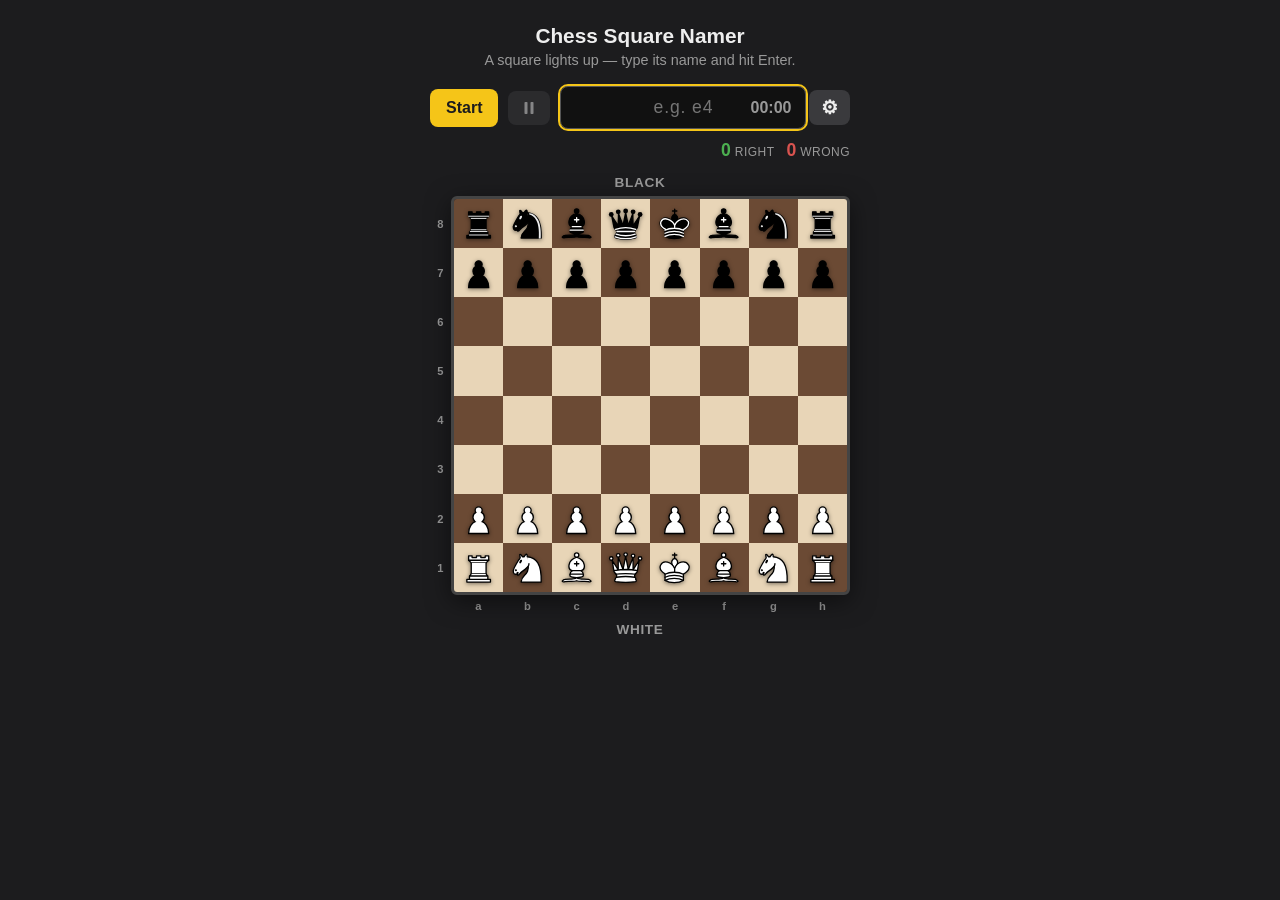
==== index.html @ 70803d7b "Add Pause/Resume control that freezes all session timers Fix for issue #3  The per-square timeout, t" ====
<!DOCTYPE html>
<html lang="en">
<head>
<meta charset="UTF-8">
<title>Chess Square Namer — Chess Coordinate Drill</title>
<link rel="stylesheet" href="sqname.css">
</head>
<body>

<h1>Chess Square Namer</h1>
<div class="subtitle">A square lights up — type its name and hit Enter.</div>

<div id="topRow">
  <button type="button" id="sessionBtn">Start</button>
  <button type="button" id="pauseBtn" aria-label="Pause" title="Pause" disabled>
    <svg viewBox="0 0 24 24" width="18" height="18" aria-hidden="true" focusable="false">
      <rect x="6" y="4" width="4" height="16" rx="1"/>
      <rect x="14" y="4" width="4" height="16" rx="1"/>
    </svg>
  </button>
  <form id="answerForm">
    <input id="answerInput" type="text" maxlength="2" autocomplete="off" autocapitalize="off" placeholder="e.g. e4" />
  </form>
  <div id="sessionTimer">00:00</div>
  <button type="button" id="settingsBtn" aria-label="Settings" title="Settings">⚙</button>
</div>

<div id="statusRow">
  <div id="feedback"></div>
  <div id="scoreCounts">
    <span class="scoreItem"><span class="scoreVal right" id="statRight">0</span><span class="scoreLbl">right</span></span>
    <span class="scoreItem"><span class="scoreVal wrong" id="statWrong">0</span><span class="scoreLbl">wrong</span></span>
  </div>
</div>

<div id="boardWrap">
  <div class="boardCaption" id="boardCaptionTop">Black</div>
  <div id="boardFrame">
    <div id="rankLabels"></div>
    <div id="boardStage">
      <div id="board"></div>
      <div id="countdownOverlay" hidden></div>
    </div>
    <div id="fileLabels"></div>
  </div>
  <div class="boardCaption" id="boardCaptionBottom">White</div>
</div>

<div id="settingsOverlay" hidden>
  <div id="settingsPanel">
    <h2>Settings</h2>
    <div id="orientation">
      <span class="orientationTitle">Board orientation</span>
      <div class="orientationOptions">
        <label><input type="radio" name="orientation" id="orientationWhite" checked> White</label>
        <label><input type="radio" name="orientation" id="orientationBlack"> Black</label>
      </div>
    </div>
    <label id="timeLimitLabel">
      Per-square time limit (ms)
      <input type="text" inputmode="numeric" pattern="[0-9]*" id="timeLimitInput" value="5000" />
    </label>
    <label id="coordLabelsToggle">
      <input type="checkbox" id="showCoordinates" checked>
      Show rank/file labels
    </label>
    <button type="button" id="settingsCloseBtn">Close</button>
  </div>
</div>

<div id="summaryOverlay" hidden>
  <div id="sessionSummary">
    <h2>Session summary</h2>
    <div id="summaryHeader"></div>
    <div id="summaryStats"></div>
    <div id="summaryTableWrap">
      <table id="summaryTable">
        <thead>
          <tr>
            <th>Square</th>
            <th>Times shown</th>
            <th>Avg time</th>
            <th>Slowest</th>
          </tr>
        </thead>
        <tbody id="summaryBody"></tbody>
      </table>
    </div>
    <button type="button" id="summaryCloseBtn">Close</button>
  </div>
</div>

<script src="sqname.js"></script>

</body>
</html>
---- sqname.css ----
:root {
  --light: #e8d5b7;
  --dark: #6b4a34;
  --highlight: #f5c518;
  --correct: #4caf50;
  --wrong: #d9534f;
  --warn: #e0a030;
  --bg: #1c1c1e;
  --panel: #2a2a2d;
  --text: #eee;
  --muted: #999;
}
* { box-sizing: border-box; }
body {
  margin: 0;
  background: var(--bg);
  color: var(--text);
  font-family: -apple-system, BlinkMacSystemFont, "Segoe UI", Roboto, sans-serif;
  display: flex;
  flex-direction: column;
  align-items: center;
  padding: 24px 16px 60px;
}
h1 {
  font-size: 1.3rem;
  font-weight: 600;
  margin: 0 0 4px;
}
.subtitle {
  color: var(--muted);
  font-size: 0.9rem;
  margin-bottom: 18px;
  text-align: center;
}
#topRow {
  display: flex;
  align-items: center;
  gap: 10px;
  width: min(92vw, 420px);
  margin-bottom: 10px;
}
#sessionTimer {
  font-variant-numeric: tabular-nums;
  font-size: 1rem;
  font-weight: 600;
  color: var(--muted);
  min-width: 3.5em;
  text-align: center;
}
#settingsBtn,
#pauseBtn {
  flex: 0 0 auto;
  padding: 8px 12px;
  font-size: 1.2rem;
  line-height: 1;
  background: #3a3a3d;
  color: var(--text);
}
#pauseBtn svg {
  display: block;
  fill: currentColor;
}
#pauseBtn.paused {
  background: var(--warn);
  color: #1c1c1e;
}

#statusRow {
  display: flex;
  align-items: center;
  justify-content: space-between;
  gap: 10px;
  width: min(92vw, 420px);
  margin-bottom: 14px;
}
#statusRow #feedback {
  flex: 1;
  min-width: 0;
}

#scoreCounts {
  display: flex;
  gap: 12px;
  flex: 0 0 auto;
}
#scoreCounts .scoreItem {
  display: flex;
  align-items: baseline;
  gap: 4px;
}
#scoreCounts .scoreVal {
  font-size: 1.1rem;
  font-weight: 700;
  font-variant-numeric: tabular-nums;
}
#scoreCounts .scoreVal.right { color: var(--correct); }
#scoreCounts .scoreVal.wrong { color: var(--wrong); }
#scoreCounts .scoreLbl {
  color: var(--muted);
  font-size: 0.75rem;
  text-transform: uppercase;
  letter-spacing: 0.04em;
}

#boardWrap {
  display: flex;
  flex-direction: column;
  align-items: center;
  gap: 6px;
  width: min(92vw, 420px);
}
.boardCaption {
  font-size: 0.85rem;
  font-weight: 600;
  color: var(--muted);
  text-transform: uppercase;
  letter-spacing: 0.05em;
}
#boardFrame {
  display: grid;
  grid-template-columns: 1.3em 1fr;
  grid-template-rows: 1fr 1.3em;
  grid-template-areas:
    "ranks board"
    "corner files";
  width: min(92vw, 420px);
  height: min(92vw, 420px);
}
#rankLabels {
  grid-area: ranks;
  display: flex;
  flex-direction: column;
  /* #board has a 3px border, so its checkerboard is inset from #boardStage's
     edges by that much; pad to match so labels line up with actual squares. */
  padding: 3px 0;
}
#fileLabels {
  grid-area: files;
  display: flex;
  flex-direction: row;
  padding: 0 3px;
}
#rankLabels span,
#fileLabels span {
  flex: 1;
  display: flex;
  align-items: center;
  justify-content: center;
  font-size: 0.7rem;
  font-weight: 600;
  color: var(--muted);
}
#boardStage {
  grid-area: board;
  position: relative;
  width: 100%;
  height: 100%;
}
#board {
  display: grid;
  grid-template-columns: repeat(8, minmax(0, 1fr));
  grid-template-rows: repeat(8, minmax(0, 1fr));
  width: 100%;
  height: 100%;
  border: 3px solid #444;
  border-radius: 6px;
  overflow: hidden;
  box-shadow: 0 6px 24px rgba(0,0,0,0.5);
}
@keyframes countdownTick {
  from { opacity: 0; transform: scale(1.4); }
  to { opacity: 1; transform: scale(1); }
}
#countdownOverlay {
  position: absolute;
  inset: 0;
  display: flex;
  align-items: center;
  justify-content: center;
  font-size: 9rem;
  font-weight: 800;
  color: #fff;
  background: rgba(0, 0, 0, 0.55);
  border-radius: 6px;
  text-shadow: 0 4px 24px rgba(0, 0, 0, 0.8);
  z-index: 50;
}
#countdownOverlay[hidden] { display: none; }
#countdownOverlay .tick {
  animation: countdownTick 300ms ease-out;
}
.sq {
  display: flex;
  align-items: center;
  justify-content: center;
}
.sq.light { background: var(--light); }
.sq.dark { background: var(--dark); }
.sq.target { background: var(--highlight) !important; }
.sq.flash-correct { background: var(--correct) !important; }
.sq.flash-wrong { background: var(--wrong) !important; }

.piece {
  width: 80%;
  height: 80%;
  user-select: none;
  pointer-events: none;
  filter: drop-shadow(0 1px 2px rgba(0, 0, 0, 0.5));
}

#answerForm {
  display: flex;
  gap: 8px;
  flex: 1;
  min-width: 0;
}
#answerInput {
  flex: 1;
  font-size: 1.1rem;
  padding: 10px 12px;
  border-radius: 8px;
  border: 1px solid #555;
  background: #111;
  color: var(--text);
  text-align: center;
  letter-spacing: 0.05em;
}
#answerInput:focus { outline: 2px solid var(--highlight); }
#answerInput:disabled { opacity: 0.5; }
button {
  font-size: 1rem;
  padding: 10px 16px;
  border-radius: 8px;
  border: none;
  background: var(--highlight);
  color: #1c1c1e;
  font-weight: 600;
  cursor: pointer;
}
button:disabled {
  opacity: 0.5;
  cursor: not-allowed;
}
#feedback {
  min-height: 22px;
  font-size: 0.95rem;
  font-weight: 600;
}
#feedback.correct { color: var(--correct); }
#feedback.warn { color: var(--warn); }
#feedback.wrong { color: var(--wrong); }

#settingsOverlay,
#summaryOverlay {
  position: fixed;
  inset: 0;
  background: rgba(0, 0, 0, 0.6);
  display: flex;
  align-items: center;
  justify-content: center;
  padding: 16px;
  z-index: 100;
}
#settingsOverlay[hidden],
#summaryOverlay[hidden] { display: none; }

@keyframes summaryPopIn {
  from { opacity: 0; transform: scale(0.95); }
  to { opacity: 1; transform: scale(1); }
}

#settingsPanel {
  width: min(92vw, 280px);
  background: var(--panel);
  border-radius: 10px;
  padding: 18px 20px;
  box-shadow: 0 12px 40px rgba(0, 0, 0, 0.5);
  animation: summaryPopIn 180ms ease-out;
  display: flex;
  flex-direction: column;
  gap: 16px;
}
#settingsPanel h2 {
  font-size: 1rem;
  font-weight: 600;
  margin: 0;
}
#settingsPanel #timeLimitLabel {
  display: flex;
  flex-direction: column;
  align-items: flex-start;
  gap: 6px;
  font-size: 0.8rem;
  color: var(--muted);
}
#settingsPanel #timeLimitInput {
  width: 100%;
  font-size: 0.95rem;
  padding: 6px 8px;
  border-radius: 6px;
  border: 1px solid #555;
  background: #111;
  color: var(--text);
}
#settingsPanel #timeLimitInput:disabled { opacity: 0.5; }
#settingsPanel #orientation {
  display: flex;
  flex-direction: column;
  gap: 8px;
}
#settingsPanel .orientationTitle {
  color: var(--muted);
  font-size: 0.75rem;
  text-transform: uppercase;
  letter-spacing: 0.04em;
}
#settingsPanel .orientationOptions {
  display: flex;
  flex-direction: row;
  gap: 16px;
}
#settingsPanel #orientation label {
  display: flex;
  align-items: center;
  gap: 6px;
  font-size: 0.9rem;
  cursor: pointer;
}
#coordLabelsToggle {
  display: flex;
  align-items: center;
  gap: 6px;
  font-size: 0.9rem;
  color: var(--text);
  cursor: pointer;
}
#settingsCloseBtn {
  width: 100%;
}
#sessionSummary {
  width: min(92vw, 420px);
  max-height: 85vh;
  background: var(--panel);
  border-radius: 10px;
  padding: 16px 18px;
  box-shadow: 0 12px 40px rgba(0, 0, 0, 0.5);
  animation: summaryPopIn 180ms ease-out;
  display: flex;
  flex-direction: column;
  min-height: 0;
}
#summaryTableWrap {
  overflow-y: auto;
  min-height: 0;
}
#sessionSummary h2 {
  font-size: 1rem;
  font-weight: 600;
  margin: 0 0 6px;
}
#summaryCloseBtn {
  margin-top: 14px;
  width: 100%;
  flex-shrink: 0;
}
#summaryHeader {
  color: var(--muted);
  font-size: 0.85rem;
  margin-bottom: 12px;
}
#summaryStats {
  display: grid;
  grid-template-columns: max-content 1fr;
  column-gap: 12px;
  row-gap: 4px;
  font-size: 0.82rem;
  margin-bottom: 14px;
}
#summaryStats .statLabel { color: var(--muted); }
#summaryStats .statValue { color: var(--text); font-weight: 600; }
#summaryTable {
  width: 100%;
  border-collapse: collapse;
  font-size: 0.9rem;
}
#summaryTable th, #summaryTable td {
  padding: 6px 8px;
  text-align: center;
  border-bottom: 1px solid #3a3a3d;
}
#summaryTable th {
  color: var(--muted);
  font-size: 0.75rem;
  text-transform: uppercase;
  letter-spacing: 0.03em;
  font-weight: 600;
}
#summaryTable tbody tr.slow {
  color: var(--wrong);
  font-weight: 600;
}
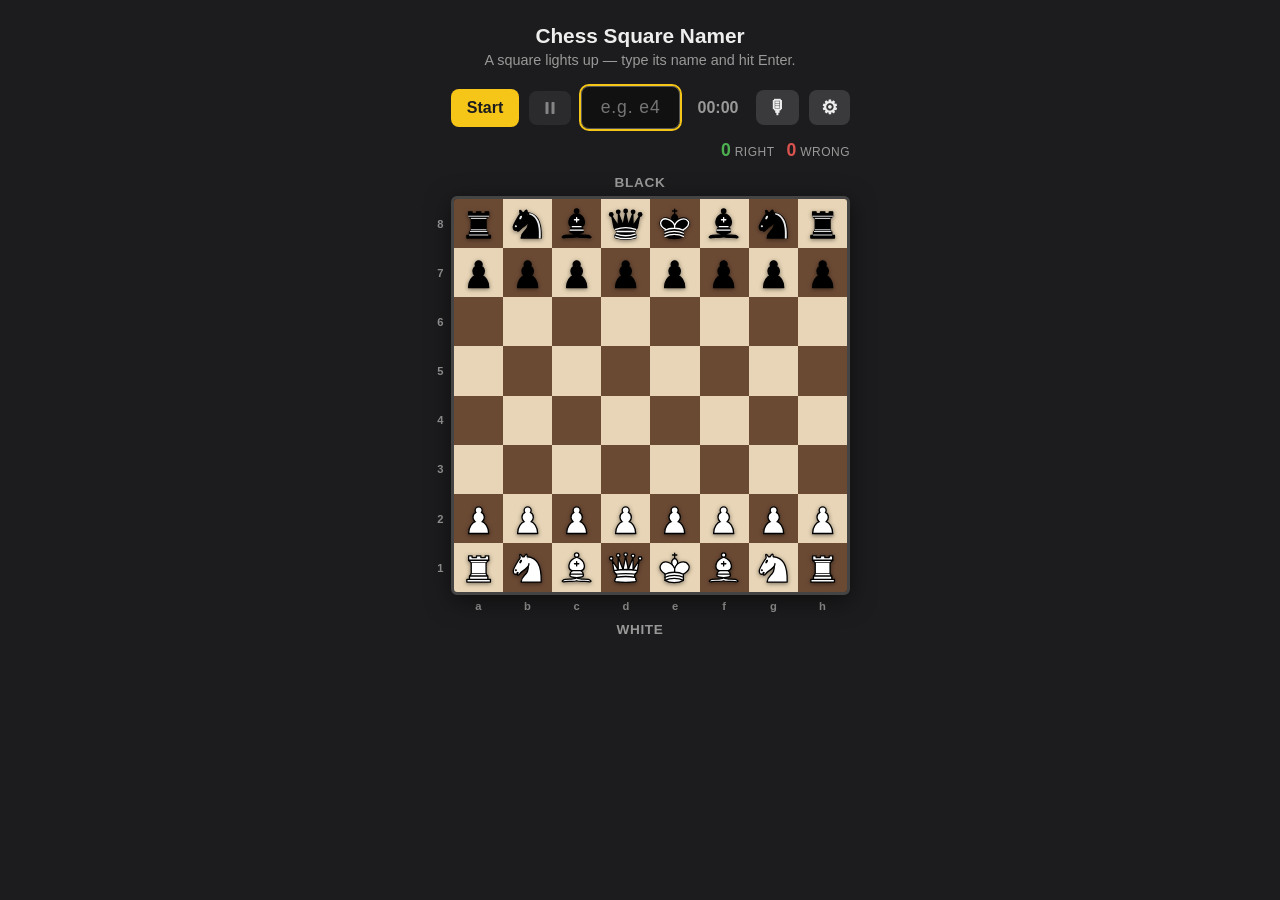
==== commit bfe0b3b4: "Fix for issue #1" ====
--- a/index.html
+++ b/index.html
@@ -22,6 +22,7 @@
     <input id="answerInput" type="text" maxlength="2" autocomplete="off" autocapitalize="off" placeholder="e.g. e4" />
   </form>
   <div id="sessionTimer">00:00</div>
+  <button type="button" id="voiceBtn" aria-label="Voice input" title="Voice input" aria-pressed="false" hidden>🎙</button>
   <button type="button" id="settingsBtn" aria-label="Settings" title="Settings">⚙</button>
 </div>
 
--- a/sqname.css
+++ b/sqname.css
@@ -36,7 +36,12 @@
   display: flex;
   align-items: center;
   gap: 10px;
-  width: min(92vw, 420px);
+  /* #boardFrame reserves a 1.3em rank-label gutter before the board itself
+     (grid-template-columns: 1.3em 1fr), so the board's left edge sits that
+     far right of #boardWrap's outer edge. Match it here so this row starts
+     no further left than the board actually does. */
+  width: calc(min(92vw, 420px) - 1.3em);
+  margin-left: 1.3em;
   margin-bottom: 10px;
 }
 #sessionTimer {
@@ -48,7 +53,8 @@
   text-align: center;
 }
 #settingsBtn,
-#pauseBtn {
+#pauseBtn,
+#voiceBtn {
   flex: 0 0 auto;
   padding: 8px 12px;
   font-size: 1.2rem;
@@ -64,13 +70,25 @@
   background: var(--warn);
   color: #1c1c1e;
 }
+@keyframes voiceListeningPulse {
+  0%, 100% { box-shadow: 0 0 0 0 rgba(217, 83, 79, 0.6); }
+  50% { box-shadow: 0 0 0 6px rgba(217, 83, 79, 0); }
+}
+#voiceBtn.listening {
+  background: var(--wrong);
+  color: #fff;
+  animation: voiceListeningPulse 1.5s ease-out infinite;
+}
 
 #statusRow {
   display: flex;
   align-items: center;
   justify-content: space-between;
   gap: 10px;
-  width: min(92vw, 420px);
+  /* Match #topRow: inset by the board's 1.3em rank-label gutter so this
+     row starts no further left than the board actually does. */
+  width: calc(min(92vw, 420px) - 1.3em);
+  margin-left: 1.3em;
   margin-bottom: 14px;
 }
 #statusRow #feedback {
@@ -216,6 +234,7 @@
 }
 #answerInput {
   flex: 1;
+  min-width: 0;
   font-size: 1.1rem;
   padding: 10px 12px;
   border-radius: 8px;
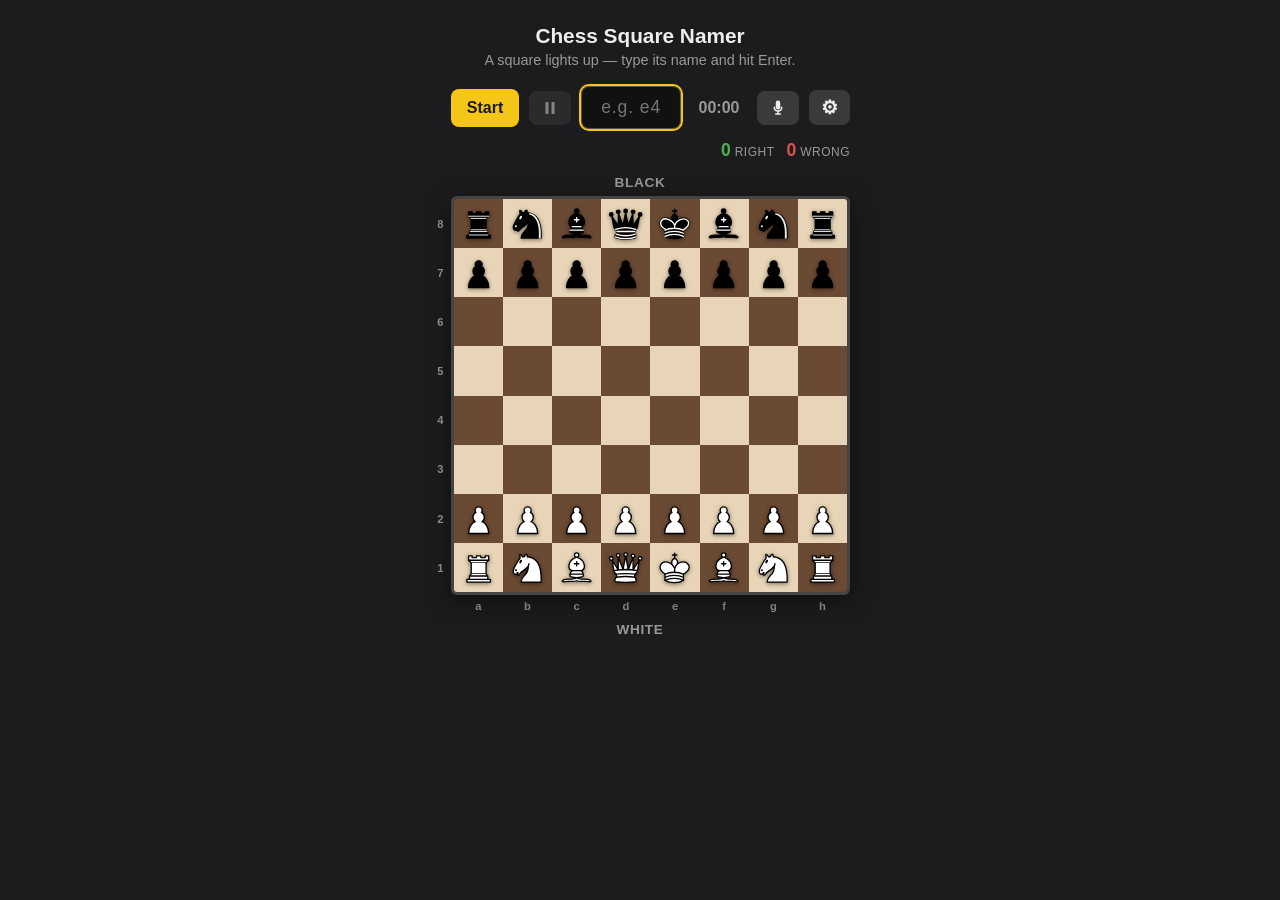
==== commit d6d764a2: "Replace voice-input mic emoji with inline SVG icon The 🎙 emoji relies on the OS's color-emoji font; " ====
--- a/index.html
+++ b/index.html
@@ -22,7 +22,12 @@
     <input id="answerInput" type="text" maxlength="2" autocomplete="off" autocapitalize="off" placeholder="e.g. e4" />
   </form>
   <div id="sessionTimer">00:00</div>
-  <button type="button" id="voiceBtn" aria-label="Voice input" title="Voice input" aria-pressed="false" hidden>🎙</button>
+  <button type="button" id="voiceBtn" aria-label="Voice input" title="Voice input" aria-pressed="false" hidden>
+    <svg viewBox="0 0 24 24" width="18" height="18" aria-hidden="true" focusable="false">
+      <rect x="9" y="2" width="6" height="12" rx="3"/>
+      <path d="M6 11a1 1 0 0 1 2 0 4 4 0 0 0 8 0 1 1 0 0 1 2 0 6 6 0 0 1-5 5.917V19h2a1 1 0 0 1 0 2H9a1 1 0 0 1 0-2h2v-2.083A6 6 0 0 1 6 11Z"/>
+    </svg>
+  </button>
   <button type="button" id="settingsBtn" aria-label="Settings" title="Settings">⚙</button>
 </div>
 
--- a/sqname.css
+++ b/sqname.css
@@ -62,7 +62,8 @@
   background: #3a3a3d;
   color: var(--text);
 }
-#pauseBtn svg {
+#pauseBtn svg,
+#voiceBtn svg {
   display: block;
   fill: currentColor;
 }
